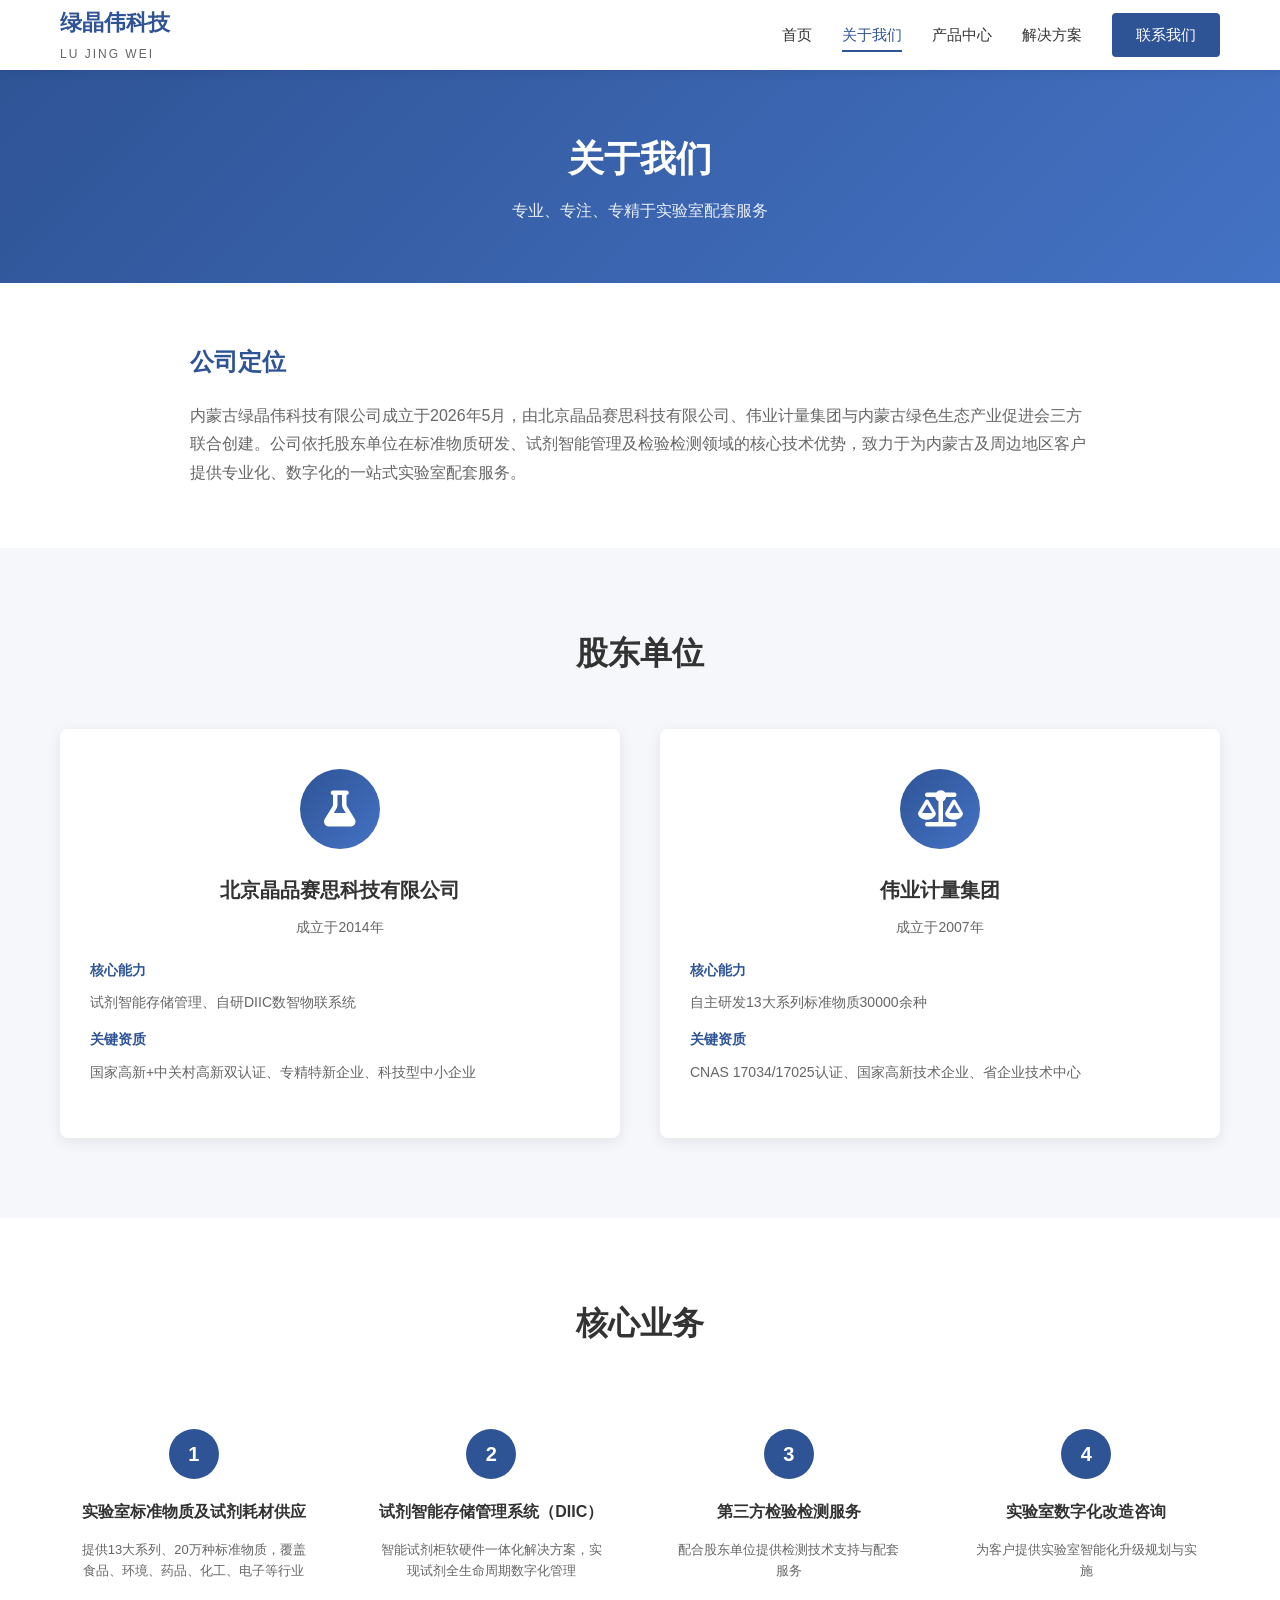
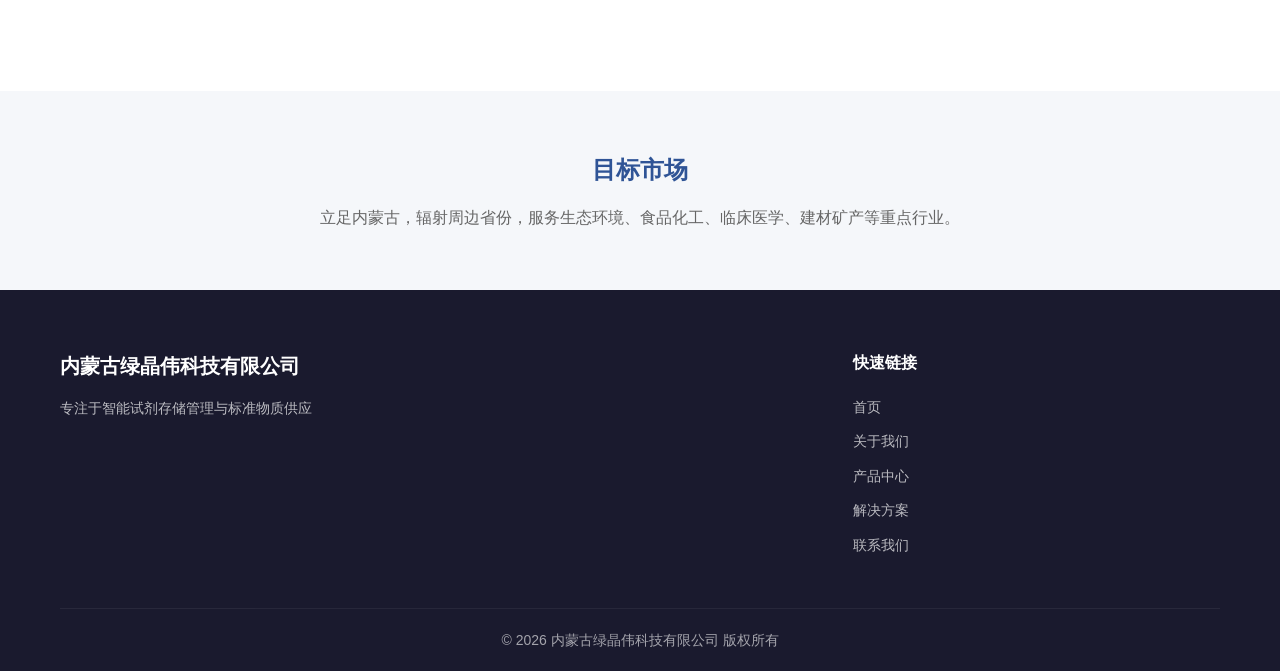
==== about.html @ 93fa9e9b "Add website files Add website files" ====
<!DOCTYPE html>
<html lang="zh-CN">
<head>
    <meta charset="UTF-8">
    <meta name="viewport" content="width=device-width, initial-scale=1.0">
    <title>关于我们 - 内蒙古绿晶伟科技有限公司</title>
    <meta name="description" content="内蒙古绿晶伟科技有限公司成立于2026年，由北京晶品赛思科技有限公司、伟业计量集团与内蒙古绿色生态产业促进会三方联合创建">
    <link rel="stylesheet" href="style.css">
    <link rel="stylesheet" href="https://cdnjs.cloudflare.com/ajax/libs/font-awesome/6.4.0/css/all.min.css">
</head>
<body>
    <!-- 顶部导航 -->
    <header class="header">
        <div class="container">
            <div class="logo">
                <h1>绿晶伟科技</h1>
                <span>LU JING WEI</span>
            </div>
            <nav class="nav">
                <a href="index.html">首页</a>
                <a href="about.html" class="active">关于我们</a>
                <a href="products.html">产品中心</a>
                <a href="solutions.html">解决方案</a>
                <a href="contact.html" class="btn-primary">联系我们</a>
            </nav>
            <div class="mobile-menu">
                <i class="fas fa-bars"></i>
            </div>
        </div>
    </header>

    <!-- 页面标题 -->
    <section class="page-title">
        <div class="container">
            <h1>关于我们</h1>
            <p>专业、专注、专精于实验室配套服务</p>
        </div>
    </section>

    <!-- 公司简介 -->
    <section class="about-intro">
        <div class="container">
            <div class="about-content">
                <h2>公司定位</h2>
                <p>内蒙古绿晶伟科技有限公司成立于2026年5月，由北京晶品赛思科技有限公司、伟业计量集团与内蒙古绿色生态产业促进会三方联合创建。公司依托股东单位在标准物质研发、试剂智能管理及检验检测领域的核心技术优势，致力于为内蒙古及周边地区客户提供专业化、数字化的一站式实验室配套服务。</p>
            </div>
        </div>
    </section>

    <!-- 股东单位 -->
    <section class="about-shareholders">
        <div class="container">
            <div class="section-title">
                <h2>股东单位</h2>
            </div>
            <div class="shareholders-grid">
                <div class="shareholder-card">
                    <div class="shareholder-icon">
                        <i class="fas fa-flask"></i>
                    </div>
                    <h3>北京晶品赛思科技有限公司</h3>
                    <p class="year">成立于2014年</p>
                    <div class="capability">
                        <h4>核心能力</h4>
                        <p>试剂智能存储管理、自研DIIC数智物联系统</p>
                    </div>
                    <div class="qualification">
                        <h4>关键资质</h4>
                        <p>国家高新+中关村高新双认证、专精特新企业、科技型中小企业</p>
                    </div>
                </div>
                <div class="shareholder-card">
                    <div class="shareholder-icon">
                        <i class="fas fa-balance-scale"></i>
                    </div>
                    <h3>伟业计量集团</h3>
                    <p class="year">成立于2007年</p>
                    <div class="capability">
                        <h4>核心能力</h4>
                        <p>自主研发13大系列标准物质30000余种</p>
                    </div>
                    <div class="qualification">
                        <h4>关键资质</h4>
                        <p>CNAS 17034/17025认证、国家高新技术企业、省企业技术中心</p>
                    </div>
                </div>
            </div>
        </div>
    </section>

    <!-- 核心业务 -->
    <section class="about-business">
        <div class="container">
            <div class="section-title">
                <h2>核心业务</h2>
            </div>
            <div class="business-grid">
                <div class="business-item">
                    <div class="business-icon">1</div>
                    <h3>实验室标准物质及试剂耗材供应</h3>
                    <p>提供13大系列、20万种标准物质，覆盖食品、环境、药品、化工、电子等行业</p>
                </div>
                <div class="business-item">
                    <div class="business-icon">2</div>
                    <h3>试剂智能存储管理系统（DIIC）</h3>
                    <p>智能试剂柜软硬件一体化解决方案，实现试剂全生命周期数字化管理</p>
                </div>
                <div class="business-item">
                    <div class="business-icon">3</div>
                    <h3>第三方检验检测服务</h3>
                    <p>配合股东单位提供检测技术支持与配套服务</p>
                </div>
                <div class="business-item">
                    <div class="business-icon">4</div>
                    <h3>实验室数字化改造咨询</h3>
                    <p>为客户提供实验室智能化升级规划与实施</p>
                </div>
            </div>
        </div>
    </section>

    <!-- 目标市场 -->
    <section class="about-market">
        <div class="container">
            <div class="market-content">
                <h2>目标市场</h2>
                <p>立足内蒙古，辐射周边省份，服务生态环境、食品化工、临床医学、建材矿产等重点行业。</p>
            </div>
        </div>
    </section>

    <!-- 页脚 -->
    <footer class="footer">
        <div class="container">
            <div class="footer-grid">
                <div class="footer-info">
                    <h3>内蒙古绿晶伟科技有限公司</h3>
                    <p>专注于智能试剂存储管理与标准物质供应</p>
                </div>
                <div class="footer-links">
                    <h4>快速链接</h4>
                    <a href="index.html">首页</a>
                    <a href="about.html">关于我们</a>
                    <a href="products.html">产品中心</a>
                    <a href="solutions.html">解决方案</a>
                    <a href="contact.html">联系我们</a>
                </div>
            </div>
            <div class="footer-bottom">
                <p>&copy; 2026 内蒙古绿晶伟科技有限公司 版权所有</p>
            </div>
        </div>
    </footer>

    <script src="script.js"></script>
</body>
</html>
---- style.css ----
/* ===== 全局样式 ===== */
* {
    margin: 0;
    padding: 0;
    box-sizing: border-box;
}

:root {
    --primary-color: #2F5496;
    --secondary-color: #4472C4;
    --accent-color: #70AD47;
    --text-dark: #333333;
    --text-light: #666666;
    --bg-light: #f5f7fa;
    --white: #ffffff;
    --border-color: #e0e0e0;
}

body {
    font-family: 'Microsoft YaHei', 'PingFang SC', sans-serif;
    line-height: 1.6;
    color: var(--text-dark);
    background-color: var(--white);
}

.container {
    max-width: 1200px;
    margin: 0 auto;
    padding: 0 20px;
}

a {
    text-decoration: none;
    color: inherit;
}

ul {
    list-style: none;
}

/* ===== 按钮样式 ===== */
.btn-primary {
    background-color: var(--primary-color);
    color: var(--white);
    padding: 10px 24px;
    border-radius: 4px;
    display: inline-block;
    transition: all 0.3s ease;
    border: none;
    cursor: pointer;
}

.btn-primary:hover {
    background-color: var(--secondary-color);
}

.btn-outline {
    border: 2px solid var(--primary-color);
    color: var(--primary-color);
    padding: 8px 20px;
    border-radius: 4px;
    display: inline-block;
    transition: all 0.3s ease;
}

.btn-outline:hover {
    background-color: var(--primary-color);
    color: var(--white);
}

.btn-large {
    padding: 14px 36px;
    font-size: 16px;
}

.btn-block {
    display: block;
    width: 100%;
    font-size: 16px;
}

/* ===== 标题样式 ===== */
.section-title {
    text-align: center;
    margin-bottom: 50px;
}

.section-title h2 {
    font-size: 32px;
    color: var(--text-dark);
    margin-bottom: 10px;
}

.section-title p {
    font-size: 16px;
    color: var(--text-light);
}

/* ===== 头部导航 ===== */
.header {
    background-color: var(--white);
    box-shadow: 0 2px 10px rgba(0,0,0,0.08);
    position: fixed;
    width: 100%;
    top: 0;
    z-index: 1000;
}

.header .container {
    display: flex;
    justify-content: space-between;
    align-items: center;
    height: 70px;
}

.logo h1 {
    font-size: 22px;
    color: var(--primary-color);
    font-weight: bold;
}

.logo span {
    font-size: 12px;
    color: var(--text-light);
    letter-spacing: 2px;
}

.nav {
    display: flex;
    align-items: center;
    gap: 30px;
}

.nav a {
    font-size: 15px;
    color: var(--text-dark);
    transition: color 0.3s;
    position: relative;
}

.nav a:hover,
.nav a.active {
    color: var(--primary-color);
}

.nav a.active::after {
    content: '';
    position: absolute;
    bottom: -5px;
    left: 0;
    width: 100%;
    height: 2px;
    background-color: var(--primary-color);
}

.nav .btn-primary {
    color: var(--white);
}

.mobile-menu {
    display: none;
    font-size: 24px;
    cursor: pointer;
}

/* ===== Banner区域 ===== */
.hero {
    margin-top: 70px;
    background: linear-gradient(135deg, var(--primary-color) 0%, var(--secondary-color) 100%);
    padding: 100px 0;
}

.hero-content {
    text-align: center;
    color: var(--white);
}

.hero-content h2 {
    font-size: 42px;
    margin-bottom: 15px;
}

.hero-content h3 {
    font-size: 24px;
    margin-bottom: 20px;
    font-weight: normal;
}

.hero-content p {
    font-size: 18px;
    margin-bottom: 30px;
    opacity: 0.9;
}

/* ===== 核心优势 ===== */
.features {
    padding: 80px 0;
    background-color: var(--white);
}

.features-grid {
    display: grid;
    grid-template-columns: repeat(4, 1fr);
    gap: 30px;
}

.feature-item {
    text-align: center;
    padding: 30px 20px;
    border-radius: 8px;
    transition: all 0.3s;
}

.feature-item:hover {
    box-shadow: 0 10px 30px rgba(0,0,0,0.1);
}

.feature-icon {
    width: 70px;
    height: 70px;
    background-color: var(--bg-light);
    border-radius: 50%;
    display: flex;
    align-items: center;
    justify-content: center;
    margin: 0 auto 20px;
}

.feature-icon i {
    font-size: 30px;
    color: var(--primary-color);
}

.feature-item h3 {
    font-size: 18px;
    margin-bottom: 15px;
    color: var(--text-dark);
}

.feature-item p {
    font-size: 14px;
    color: var(--text-light);
    line-height: 1.8;
}

/* ===== 产品预览 ===== */
.products-preview {
    padding: 80px 0;
    background-color: var(--bg-light);
}

.products-grid {
    display: grid;
    grid-template-columns: repeat(4, 1fr);
    gap: 30px;
}

.product-card {
    background-color: var(--white);
    padding: 30px 20px;
    border-radius: 8px;
    text-align: center;
    transition: all 0.3s;
}

.product-card:hover {
    transform: translateY(-5px);
    box-shadow: 0 10px 30px rgba(0,0,0,0.1);
}

.product-img {
    width: 80px;
    height: 80px;
    background: linear-gradient(135deg, var(--primary-color), var(--secondary-color));
    border-radius: 50%;
    display: flex;
    align-items: center;
    justify-content: center;
    margin: 0 auto 20px;
}

.product-img i {
    font-size: 36px;
    color: var(--white);
}

.product-card h3 {
    font-size: 16px;
    margin-bottom: 10px;
}

.product-card p {
    font-size: 13px;
    color: var(--text-light);
    margin-bottom: 15px;
    line-height: 1.6;
}

.product-card a {
    color: var(--primary-color);
    font-size: 14px;
    font-weight: 500;
}

/* ===== 应用领域 ===== */
.industries {
    padding: 80px 0;
    background-color: var(--white);
}

.industries-grid {
    display: grid;
    grid-template-columns: repeat(8, 1fr);
    gap: 20px;
}

.industry-item {
    text-align: center;
    padding: 25px 15px;
    border-radius: 8px;
    background-color: var(--bg-light);
    transition: all 0.3s;
}

.industry-item:hover {
    background-color: var(--primary-color);
    color: var(--white);
}

.industry-item i {
    font-size: 32px;
    color: var(--primary-color);
    margin-bottom: 10px;
}

.industry-item:hover i {
    color: var(--white);
}

.industry-item h3 {
    font-size: 13px;
}

/* ===== 合作伙伴 ===== */
.partners {
    padding: 80px 0;
    background-color: var(--bg-light);
}

.partners-grid {
    display: grid;
    grid-template-columns: repeat(2, 1fr);
    gap: 40px;
    max-width: 800px;
    margin: 0 auto;
}

.partner-item {
    background-color: var(--white);
    padding: 30px;
    border-radius: 8px;
    text-align: center;
}

.partner-item h4 {
    font-size: 18px;
    color: var(--primary-color);
    margin-bottom: 15px;
}

.partner-item p {
    font-size: 14px;
    color: var(--text-light);
    margin-bottom: 5px;
}

/* ===== CTA区域 ===== */
.cta {
    padding: 80px 0;
    background: linear-gradient(135deg, var(--primary-color) 0%, var(--secondary-color) 100%);
}

.cta-content {
    text-align: center;
    color: var(--white);
}

.cta-content h2 {
    font-size: 32px;
    margin-bottom: 15px;
}

.cta-content p {
    font-size: 18px;
    margin-bottom: 30px;
    opacity: 0.9;
}

/* ===== 页脚 ===== */
.footer {
    background-color: #1a1a2e;
    color: var(--white);
    padding: 60px 0 20px;
}

.footer-grid {
    display: grid;
    grid-template-columns: 2fr 1fr;
    gap: 60px;
    margin-bottom: 40px;
}

.footer-info h3 {
    font-size: 20px;
    margin-bottom: 15px;
}

.footer-info p {
    font-size: 14px;
    opacity: 0.7;
    margin-bottom: 20px;
}

.contact-items p {
    font-size: 14px;
    margin-bottom: 10px;
    opacity: 0.7;
}

.contact-items i {
    margin-right: 10px;
    width: 20px;
}

.footer-links h4 {
    font-size: 16px;
    margin-bottom: 20px;
}

.footer-links a {
    display: block;
    font-size: 14px;
    opacity: 0.7;
    margin-bottom: 12px;
    transition: opacity 0.3s;
}

.footer-links a:hover {
    opacity: 1;
}

.footer-bottom {
    text-align: center;
    padding-top: 20px;
    border-top: 1px solid rgba(255,255,255,0.1);
    font-size: 14px;
    opacity: 0.6;
}

/* ===== 页面标题 ===== */
.page-title {
    margin-top: 70px;
    background: linear-gradient(135deg, var(--primary-color) 0%, var(--secondary-color) 100%);
    padding: 60px 0;
    text-align: center;
    color: var(--white);
}

.page-title h1 {
    font-size: 36px;
    margin-bottom: 10px;
}

.page-title p {
    font-size: 16px;
    opacity: 0.9;
}

/* ===== 关于我们页面 ===== */
.about-intro {
    padding: 60px 0;
    background-color: var(--white);
}

.about-content {
    max-width: 900px;
    margin: 0 auto;
}

.about-content h2 {
    font-size: 24px;
    color: var(--primary-color);
    margin-bottom: 20px;
}

.about-content p {
    font-size: 16px;
    line-height: 1.8;
    color: var(--text-light);
}

.about-shareholders {
    padding: 80px 0;
    background-color: var(--bg-light);
}

.shareholders-grid {
    display: grid;
    grid-template-columns: repeat(2, 1fr);
    gap: 40px;
}

.shareholder-card {
    background-color: var(--white);
    padding: 40px 30px;
    border-radius: 8px;
    box-shadow: 0 4px 15px rgba(0,0,0,0.08);
}

.shareholder-icon {
    width: 80px;
    height: 80px;
    background: linear-gradient(135deg, var(--primary-color), var(--secondary-color));
    border-radius: 50%;
    display: flex;
    align-items: center;
    justify-content: center;
    margin: 0 auto 25px;
}

.shareholder-icon i {
    font-size: 36px;
    color: var(--white);
}

.shareholder-card h3 {
    font-size: 20px;
    text-align: center;
    margin-bottom: 10px;
}

.shareholder-card .year {
    text-align: center;
    color: var(--text-light);
    margin-bottom: 20px;
    font-size: 14px;
}

.shareholder-card h4 {
    font-size: 14px;
    color: var(--primary-color);
    margin-bottom: 10px;
}

.shareholder-card p {
    font-size: 14px;
    color: var(--text-light);
    line-height: 1.6;
    margin-bottom: 15px;
}

.about-business {
    padding: 80px 0;
    background-color: var(--white);
}

.business-grid {
    display: grid;
    grid-template-columns: repeat(4, 1fr);
    gap: 30px;
}

.business-item {
    text-align: center;
    padding: 30px 20px;
}

.business-icon {
    width: 50px;
    height: 50px;
    background-color: var(--primary-color);
    color: var(--white);
    border-radius: 50%;
    display: flex;
    align-items: center;
    justify-content: center;
    margin: 0 auto 20px;
    font-size: 20px;
    font-weight: bold;
}

.business-item h3 {
    font-size: 16px;
    margin-bottom: 15px;
}

.business-item p {
    font-size: 13px;
    color: var(--text-light);
    line-height: 1.6;
}

.about-market {
    padding: 60px 0;
    background-color: var(--bg-light);
}

.market-content {
    text-align: center;
    max-width: 700px;
    margin: 0 auto;
}

.market-content h2 {
    font-size: 24px;
    color: var(--primary-color);
    margin-bottom: 15px;
}

.market-content p {
    font-size: 16px;
    color: var(--text-light);
}

/* ===== 产品中心页面 ===== */
.products-section {
    padding: 60px 0;
}

.product-category {
    margin-bottom: 60px;
}

.category-header {
    display: flex;
    align-items: center;
    gap: 25px;
    margin-bottom: 40px;
    padding-bottom: 20px;
    border-bottom: 2px solid var(--bg-light);
}

.category-icon {
    width: 60px;
    height: 60px;
    background: linear-gradient(135deg, var(--primary-color), var(--secondary-color));
    border-radius: 12px;
    display: flex;
    align-items: center;
    justify-content: center;
}

.category-icon i {
    font-size: 28px;
    color: var(--white);
}

.category-info h2 {
    font-size: 24px;
    margin-bottom: 8px;
}

.category-info p {
    font-size: 14px;
    color: var(--text-light);
}

.products-grid {
    display: grid;
    grid-template-columns: repeat(3, 1fr);
    gap: 30px;
}

.product-detail-card {
    background-color: var(--white);
    border: 1px solid var(--border-color);
    border-radius: 8px;
    padding: 30px;
    transition: all 0.3s;
}

.product-detail-card:hover {
    box-shadow: 0 10px 30px rgba(0,0,0,0.1);
    border-color: var(--primary-color);
}

.product-detail-card .product-image {
    width: 100px;
    height: 100px;
    background-color: var(--bg-light);
    border-radius: 50%;
    display: flex;
    align-items: center;
    justify-content: center;
    margin: 0 auto 20px;
}

.product-image i {
    font-size: 40px;
    color: var(--primary-color);
}

.product-detail-card h3 {
    font-size: 18px;
    text-align: center;
    margin-bottom: 15px;
}

.product-detail-card ul {
    margin-bottom: 20px;
}

.product-detail-card li {
    font-size: 14px;
    color: var(--text-light);
    margin-bottom: 8px;
    padding-left: 15px;
    position: relative;
}

.product-detail-card li::before {
    content: '•';
    position: absolute;
    left: 0;
    color: var(--primary-color);
}

.product-detail-card .btn-outline {
    display: block;
    text-align: center;
}

.standards-grid {
    display: grid;
    grid-template-columns: repeat(4, 1fr);
    gap: 20px;
}

.standard-item {
    background-color: var(--bg-light);
    padding: 25px 20px;
    border-radius: 8px;
    text-align: center;
    transition: all 0.3s;
}

.standard-item:hover {
    background-color: var(--primary-color);
    color: var(--white);
}

.standard-item:hover i {
    color: var(--white);
}

.standard-item i {
    font-size: 32px;
    color: var(--primary-color);
    margin-bottom: 15px;
}

.standard-item h3 {
    font-size: 14px;
    margin-bottom: 10px;
}

.standard-item p {
    font-size: 12px;
    opacity: 0.7;
}

.diic-features {
    display: grid;
    grid-template-columns: repeat(3, 1fr);
    gap: 25px;
}

.diic-feature {
    background-color: var(--bg-light);
    padding: 25px;
    border-radius: 8px;
    text-align: center;
}

.diic-feature i {
    font-size: 32px;
    color: var(--primary-color);
    margin-bottom: 15px;
}

.diic-feature h4 {
    font-size: 15px;
    margin-bottom: 10px;
}

.diic-feature p {
    font-size: 13px;
    color: var(--text-light);
}

.bio-products {
    display: grid;
    grid-template-columns: repeat(4, 1fr);
    gap: 20px;
}

.bio-item {
    background-color: var(--bg-light);
    padding: 25px;
    border-radius: 8px;
}

.bio-item h4 {
    font-size: 15px;
    margin-bottom: 10px;
    color: var(--primary-color);
}

.bio-item p {
    font-size: 13px;
    color: var(--text-light);
}

/* ===== 解决方案页面 ===== */
.solutions-section {
    padding: 60px 0;
}

.solution-card {
    display: flex;
    gap: 50px;
    align-items: center;
    padding: 50px 0;
    border-bottom: 1px solid var(--border-color);
}

.solution-card.reverse {
    flex-direction: row-reverse;
}

.solution-icon {
    width: 150px;
    height: 150px;
    background: linear-gradient(135deg, var(--primary-color), var(--secondary-color));
    border-radius: 50%;
    display: flex;
    align-items: center;
    justify-content: center;
    flex-shrink: 0;
}

.solution-icon i {
    font-size: 60px;
    color: var(--white);
}

.solution-content {
    flex: 1;
}

.solution-content h2 {
    font-size: 24px;
    margin-bottom: 15px;
}

.solution-content > p {
    font-size: 15px;
    color: var(--text-light);
    margin-bottom: 25px;
    line-height: 1.6;
}

.solution-features {
    display: grid;
    grid-template-columns: repeat(2, 1fr);
    gap: 15px;
    margin-bottom: 25px;
}

.feature {
    display: flex;
    align-items: center;
    gap: 10px;
    font-size: 14px;
}

.feature i {
    color: var(--accent-color);
}

.solution-target h4 {
    font-size: 14px;
    color: var(--primary-color);
    margin-bottom: 8px;
}

.solution-target p {
    font-size: 14px;
    color: var(--text-light);
}

/* ===== 联系我们页面 ===== */
.contact-section {
    padding: 60px 0;
}

.contact-grid {
    display: grid;
    grid-template-columns: 1fr 1fr;
    gap: 60px;
}

.contact-info h2 {
    font-size: 28px;
    margin-bottom: 15px;
}

.contact-info > p {
    font-size: 15px;
    color: var(--text-light);
    margin-bottom: 30px;
}

.contact-items {
    display: grid;
    gap: 25px;
}

.contact-item {
    display: flex;
    gap: 20px;
    align-items: flex-start;
}

.contact-icon {
    width: 50px;
    height: 50px;
    background-color: var(--bg-light);
    border-radius: 50%;
    display: flex;
    align-items: center;
    justify-content: center;
    flex-shrink: 0;
}

.contact-icon i {
    font-size: 20px;
    color: var(--primary-color);
}

.contact-text h4 {
    font-size: 15px;
    margin-bottom: 5px;
}

.contact-text p {
    font-size: 14px;
    color: var(--text-light);
}

.contact-form-wrapper {
    background-color: var(--bg-light);
    padding: 40px;
    border-radius: 8px;
}

.contact-form-wrapper h2 {
    font-size: 24px;
    margin-bottom: 10px;
}

.contact-form-wrapper > p {
    font-size: 14px;
    color: var(--text-light);
    margin-bottom: 30px;
}

.form-group {
    margin-bottom: 20px;
}

.form-group label {
    display: block;
    font-size: 14px;
    margin-bottom: 8px;
    font-weight: 500;
}

.form-group input,
.form-group select,
.form-group textarea {
    width: 100%;
    padding: 12px 15px;
    border: 1px solid var(--border-color);
    border-radius: 4px;
    font-size: 14px;
    font-family: inherit;
    transition: border-color 0.3s;
}

.form-group input:focus,
.form-group select:focus,
.form-group textarea:focus {
    outline: none;
    border-color: var(--primary-color);
}

/* 弹窗 */
.modal {
    display: none;
    position: fixed;
    top: 0;
    left: 0;
    width: 100%;
    height: 100%;
    background-color: rgba(0,0,0,0.5);
    z-index: 2000;
    align-items: center;
    justify-content: center;
}

.modal.show {
    display: flex;
}

.modal-content {
    background-color: var(--white);
    padding: 50px;
    border-radius: 12px;
    text-align: center;
    max-width: 400px;
}

.modal-icon {
    font-size: 60px;
    color: var(--accent-color);
    margin-bottom: 20px;
}

.modal-content h3 {
    font-size: 22px;
    margin-bottom: 15px;
}

.modal-content p {
    font-size: 14px;
    color: var(--text-light);
    margin-bottom: 25px;
}

/* ===== 响应式设计 ===== */
@media (max-width: 992px) {
    .features-grid,
    .products-grid,
    .industries-grid {
        grid-template-columns: repeat(2, 1fr);
    }

    .business-grid,
    .standards-grid,
    .bio-products {
        grid-template-columns: repeat(2, 1fr);
    }

    .products-grid,
    .diic-features {
        grid-template-columns: 1fr;
    }

    .shareholders-grid,
    .contact-grid {
        grid-template-columns: 1fr;
    }

    .footer-grid {
        grid-template-columns: 1fr;
        gap: 40px;
    }

    .solution-card,
    .solution-card.reverse {
        flex-direction: column;
        text-align: center;
    }

    .solution-features {
        text-align: left;
    }
}

@media (max-width: 768px) {
    .nav {
        display: none;
    }

    .mobile-menu {
        display: block;
    }

    .hero-content h2 {
        font-size: 28px;
    }

    .features-grid,
    .products-grid,
    .industries-grid,
    .business-grid,
    .standards-grid,
    .partners-grid {
        grid-template-columns: 1fr;
    }

    .industries-grid {
        grid-template-columns: repeat(4, 1fr);
    }

    .solution-features {
        grid-template-columns: 1fr;
    }

    .bio-products {
        grid-template-columns: 1fr;
    }
}
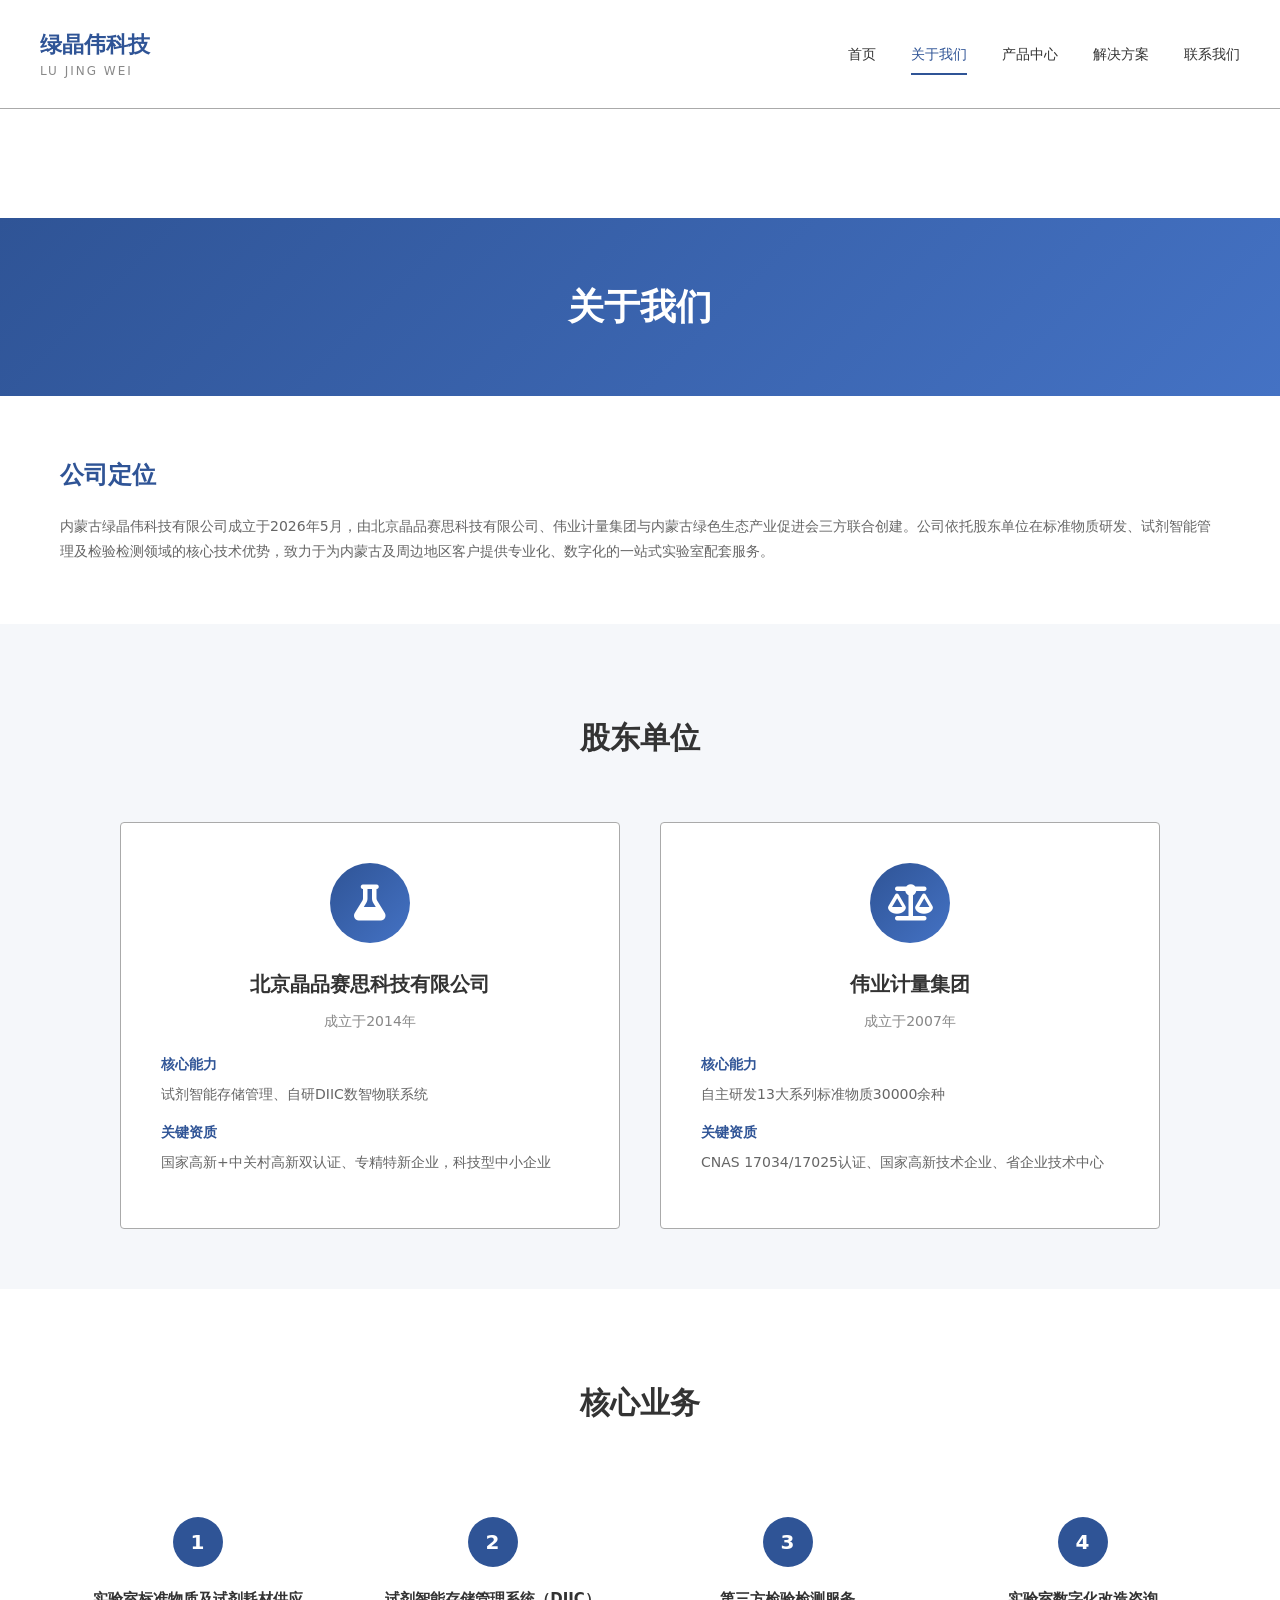
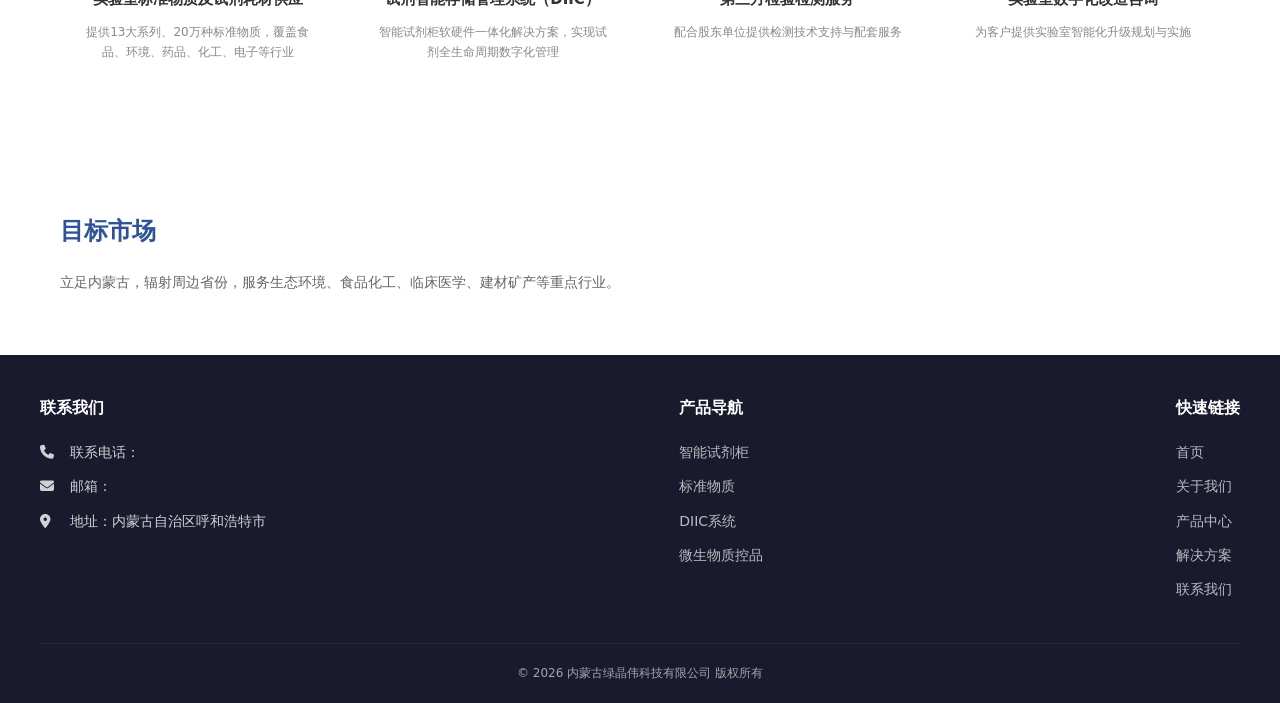
==== commit e8b8e64d: "Add files via upload" ====
--- a/about.html
+++ b/about.html
@@ -9,37 +9,33 @@
     <link rel="stylesheet" href="https://cdnjs.cloudflare.com/ajax/libs/font-awesome/6.4.0/css/all.min.css">
 </head>
 <body>
-    <!-- 顶部导航 -->
+    <!-- 头部导航 -->
     <header class="header">
-        <div class="container">
+        <div class="header-inner">
             <div class="logo">
-                <h1>绿晶伟科技</h1>
-                <span>LU JING WEI</span>
+                <div class="logo-text">
+                    <h1>绿晶伟科技</h1>
+                    <span>LU JING WEI</span>
+                </div>
             </div>
             <nav class="nav">
                 <a href="index.html">首页</a>
                 <a href="about.html" class="active">关于我们</a>
                 <a href="products.html">产品中心</a>
                 <a href="solutions.html">解决方案</a>
-                <a href="contact.html" class="btn-primary">联系我们</a>
+                <a href="contact.html">联系我们</a>
             </nav>
-            <div class="mobile-menu">
-                <i class="fas fa-bars"></i>
-            </div>
         </div>
     </header>
 
     <!-- 页面标题 -->
     <section class="page-title">
-        <div class="container">
-            <h1>关于我们</h1>
-            <p>专业、专注、专精于实验室配套服务</p>
-        </div>
+        <h2>关于我们</h2>
     </section>
 
     <!-- 公司简介 -->
-    <section class="about-intro">
-        <div class="container">
+    <section class="about-main">
+        <div class="about-container">
             <div class="about-content">
                 <h2>公司定位</h2>
                 <p>内蒙古绿晶伟科技有限公司成立于2026年5月，由北京晶品赛思科技有限公司、伟业计量集团与内蒙古绿色生态产业促进会三方联合创建。公司依托股东单位在标准物质研发、试剂智能管理及检验检测领域的核心技术优势，致力于为内蒙古及周边地区客户提供专业化、数字化的一站式实验室配套服务。</p>
@@ -49,40 +45,38 @@
 
     <!-- 股东单位 -->
     <section class="about-shareholders">
-        <div class="container">
-            <div class="section-title">
-                <h2>股东单位</h2>
-            </div>
-            <div class="shareholders-grid">
-                <div class="shareholder-card">
-                    <div class="shareholder-icon">
-                        <i class="fas fa-flask"></i>
-                    </div>
-                    <h3>北京晶品赛思科技有限公司</h3>
-                    <p class="year">成立于2014年</p>
-                    <div class="capability">
-                        <h4>核心能力</h4>
-                        <p>试剂智能存储管理、自研DIIC数智物联系统</p>
-                    </div>
-                    <div class="qualification">
-                        <h4>关键资质</h4>
-                        <p>国家高新+中关村高新双认证、专精特新企业、科技型中小企业</p>
-                    </div>
-                </div>
-                <div class="shareholder-card">
-                    <div class="shareholder-icon">
-                        <i class="fas fa-balance-scale"></i>
-                    </div>
-                    <h3>伟业计量集团</h3>
-                    <p class="year">成立于2007年</p>
-                    <div class="capability">
-                        <h4>核心能力</h4>
-                        <p>自主研发13大系列标准物质30000余种</p>
-                    </div>
-                    <div class="qualification">
-                        <h4>关键资质</h4>
-                        <p>CNAS 17034/17025认证、国家高新技术企业、省企业技术中心</p>
-                    </div>
+        <div class="section-header">
+            <h2>股东单位</h2>
+        </div>
+        <div class="shareholders-container">
+            <div class="shareholder-card">
+                <div class="shareholder-icon">
+                    <i class="fas fa-flask"></i>
+                </div>
+                <h3>北京晶品赛思科技有限公司</h3>
+                <p class="year">成立于2014年</p>
+                <div class="capability">
+                    <h4>核心能力</h4>
+                    <p>试剂智能存储管理、自研DIIC数智物联系统</p>
+                </div>
+                <div class="qualification">
+                    <h4>关键资质</h4>
+                    <p>国家高新+中关村高新双认证、专精特新企业，科技型中小企业</p>
+                </div>
+            </div>
+            <div class="shareholder-card">
+                <div class="shareholder-icon">
+                    <i class="fas fa-balance-scale"></i>
+                </div>
+                <h3>伟业计量集团</h3>
+                <p class="year">成立于2007年</p>
+                <div class="capability">
+                    <h4>核心能力</h4>
+                    <p>自主研发13大系列标准物质30000余种</p>
+                </div>
+                <div class="qualification">
+                    <h4>关键资质</h4>
+                    <p>CNAS 17034/17025认证、国家高新技术企业、省企业技术中心</p>
                 </div>
             </div>
         </div>
@@ -90,67 +84,212 @@
 
     <!-- 核心业务 -->
     <section class="about-business">
-        <div class="container">
-            <div class="section-title">
-                <h2>核心业务</h2>
-            </div>
-            <div class="business-grid">
-                <div class="business-item">
-                    <div class="business-icon">1</div>
-                    <h3>实验室标准物质及试剂耗材供应</h3>
-                    <p>提供13大系列、20万种标准物质，覆盖食品、环境、药品、化工、电子等行业</p>
-                </div>
-                <div class="business-item">
-                    <div class="business-icon">2</div>
-                    <h3>试剂智能存储管理系统（DIIC）</h3>
-                    <p>智能试剂柜软硬件一体化解决方案，实现试剂全生命周期数字化管理</p>
-                </div>
-                <div class="business-item">
-                    <div class="business-icon">3</div>
-                    <h3>第三方检验检测服务</h3>
-                    <p>配合股东单位提供检测技术支持与配套服务</p>
-                </div>
-                <div class="business-item">
-                    <div class="business-icon">4</div>
-                    <h3>实验室数字化改造咨询</h3>
-                    <p>为客户提供实验室智能化升级规划与实施</p>
-                </div>
+        <div class="section-header">
+            <h2>核心业务</h2>
+        </div>
+        <div class="business-container">
+            <div class="business-item">
+                <div class="business-num">1</div>
+                <h3>实验室标准物质及试剂耗材供应</h3>
+                <p>提供13大系列、20万种标准物质，覆盖食品、环境、药品、化工、电子等行业</p>
+            </div>
+            <div class="business-item">
+                <div class="business-num">2</div>
+                <h3>试剂智能存储管理系统（DIIC）</h3>
+                <p>智能试剂柜软硬件一体化解决方案，实现试剂全生命周期数字化管理</p>
+            </div>
+            <div class="business-item">
+                <div class="business-num">3</div>
+                <h3>第三方检验检测服务</h3>
+                <p>配合股东单位提供检测技术支持与配套服务</p>
+            </div>
+            <div class="business-item">
+                <div class="business-num">4</div>
+                <h3>实验室数字化改造咨询</h3>
+                <p>为客户提供实验室智能化升级规划与实施</p>
             </div>
         </div>
     </section>
 
     <!-- 目标市场 -->
     <section class="about-market">
-        <div class="container">
-            <div class="market-content">
+        <div class="about-container">
+            <div class="about-content">
                 <h2>目标市场</h2>
                 <p>立足内蒙古，辐射周边省份，服务生态环境、食品化工、临床医学、建材矿产等重点行业。</p>
             </div>
         </div>
     </section>
 
-    <!-- 页脚 -->
+    <!-- 底部 -->
     <footer class="footer">
-        <div class="container">
-            <div class="footer-grid">
-                <div class="footer-info">
-                    <h3>内蒙古绿晶伟科技有限公司</h3>
-                    <p>专注于智能试剂存储管理与标准物质供应</p>
-                </div>
-                <div class="footer-links">
-                    <h4>快速链接</h4>
-                    <a href="index.html">首页</a>
-                    <a href="about.html">关于我们</a>
-                    <a href="products.html">产品中心</a>
-                    <a href="solutions.html">解决方案</a>
-                    <a href="contact.html">联系我们</a>
-                </div>
-            </div>
-            <div class="footer-bottom">
-                <p>&copy; 2026 内蒙古绿晶伟科技有限公司 版权所有</p>
-            </div>
+        <div class="footer-inner">
+            <div class="footer-contact">
+                <h3>联系我们</h3>
+                <p><i class="fas fa-phone"></i> 联系电话：</p>
+                <p><i class="fas fa-envelope"></i> 邮箱：</p>
+                <p><i class="fas fa-map-marker-alt"></i> 地址：内蒙古自治区呼和浩特市</p>
+            </div>
+            <div class="footer-nav">
+                <h3>产品导航</h3>
+                <a href="products.html">智能试剂柜</a>
+                <a href="products.html">标准物质</a>
+                <a href="products.html">DIIC系统</a>
+                <a href="products.html">微生物质控品</a>
+            </div>
+            <div class="footer-links">
+                <h3>快速链接</h3>
+                <a href="index.html">首页</a>
+                <a href="about.html">关于我们</a>
+                <a href="products.html">产品中心</a>
+                <a href="solutions.html">解决方案</a>
+                <a href="contact.html">联系我们</a>
+            </div>
+        </div>
+        <div class="footer-bottom">
+            <p>&copy; 2026 内蒙古绿晶伟科技有限公司 版权所有</p>
         </div>
     </footer>
+
+    <style>
+        .page-title {
+            background: linear-gradient(135deg, #2F5496 0%, #4472C4 100%);
+            padding: 60px 0;
+            text-align: center;
+            color: #fff;
+            margin-top: 109px;
+        }
+        .page-title h2 {
+            font-size: 36px;
+        }
+        .about-main, .about-market {
+            padding: 60px 0;
+            background-color: #fff;
+        }
+        .about-container {
+            width: 1200px;
+            margin: 0 auto;
+            padding: 0 20px;
+        }
+        .about-content h2 {
+            font-size: 24px;
+            color: #2F5496;
+            margin-bottom: 20px;
+        }
+        .about-content p {
+            font-size: 14px;
+            color: #666;
+            line-height: 1.8;
+        }
+        .about-shareholders {
+            padding: 40px 0 60px;
+            background-color: #f5f7fa;
+        }
+        .shareholders-container {
+            width: 1200px;
+            margin: 0 auto;
+            display: flex;
+            gap: 40px;
+            justify-content: center;
+            padding: 0 20px;
+        }
+        .shareholder-card {
+            width: 500px;
+            background-color: #fff;
+            padding: 40px;
+            border: 1px solid #aaa;
+            border-radius: 4px;
+        }
+        .shareholder-icon {
+            width: 80px;
+            height: 80px;
+            background: linear-gradient(135deg, #2F5496, #4472C4);
+            border-radius: 50%;
+            display: flex;
+            align-items: center;
+            justify-content: center;
+            margin: 0 auto 25px;
+        }
+        .shareholder-icon i {
+            font-size: 36px;
+            color: #fff;
+        }
+        .shareholder-card h3 {
+            font-size: 20px;
+            text-align: center;
+            margin-bottom: 10px;
+        }
+        .shareholder-card .year {
+            text-align: center;
+            color: #888;
+            margin-bottom: 20px;
+            font-size: 14px;
+        }
+        .shareholder-card h4 {
+            font-size: 14px;
+            color: #2F5496;
+            margin-bottom: 8px;
+        }
+        .shareholder-card p {
+            font-size: 14px;
+            color: #666;
+            line-height: 1.6;
+            margin-bottom: 15px;
+        }
+        .about-business {
+            padding: 40px 0 60px;
+            background-color: #fff;
+        }
+        .business-container {
+            width: 1200px;
+            margin: 0 auto;
+            display: grid;
+            grid-template-columns: repeat(4, 1fr);
+            gap: 20px;
+            padding: 0 20px;
+        }
+        .business-item {
+            text-align: center;
+            padding: 30px 20px;
+        }
+        .business-num {
+            width: 50px;
+            height: 50px;
+            background-color: #2F5496;
+            color: #fff;
+            border-radius: 50%;
+            display: flex;
+            align-items: center;
+            justify-content: center;
+            margin: 0 auto 20px;
+            font-size: 20px;
+            font-weight: bold;
+        }
+        .business-item h3 {
+            font-size: 15px;
+            margin-bottom: 12px;
+        }
+        .business-item p {
+            font-size: 12px;
+            color: #888;
+        }
+        @media (max-width: 1200px) {
+            .about-container, .shareholders-container, .business-container {
+                width: 100%;
+            }
+        }
+        @media (max-width: 768px) {
+            .shareholders-container {
+                flex-direction: column;
+            }
+            .shareholder-card {
+                width: 100%;
+            }
+            .business-container {
+                grid-template-columns: repeat(2, 1fr);
+            }
+        }
+    </style>
 
     <script src="script.js"></script>
 </body>
--- a/style.css
+++ b/style.css
@@ -6,27 +6,23 @@
 }
 
 :root {
-    --primary-color: #2F5496;
-    --secondary-color: #4472C4;
-    --accent-color: #70AD47;
+    --primary: #2F5496;
+    --secondary: #4472C4;
+    --accent: #abc1e5;
     --text-dark: #333333;
     --text-light: #666666;
+    --text-gray: #888888;
     --bg-light: #f5f7fa;
     --white: #ffffff;
-    --border-color: #e0e0e0;
+    --border: #aaaaaa;
 }
 
 body {
-    font-family: 'Microsoft YaHei', 'PingFang SC', sans-serif;
+    font-family: 'Source Han Sans', 'Microsoft YaHei', 'PingFang SC', Geneva, Tahoma, system-ui, sans-serif;
+    font-size: 12px;
     line-height: 1.6;
     color: var(--text-dark);
     background-color: var(--white);
-}
-
-.container {
-    max-width: 1200px;
-    margin: 0 auto;
-    padding: 0 20px;
 }
 
 a {
@@ -38,136 +34,92 @@
     list-style: none;
 }
 
-/* ===== 按钮样式 ===== */
-.btn-primary {
-    background-color: var(--primary-color);
-    color: var(--white);
-    padding: 10px 24px;
-    border-radius: 4px;
-    display: inline-block;
-    transition: all 0.3s ease;
-    border: none;
-    cursor: pointer;
-}
-
-.btn-primary:hover {
-    background-color: var(--secondary-color);
-}
-
-.btn-outline {
-    border: 2px solid var(--primary-color);
-    color: var(--primary-color);
-    padding: 8px 20px;
-    border-radius: 4px;
-    display: inline-block;
-    transition: all 0.3s ease;
-}
-
-.btn-outline:hover {
-    background-color: var(--primary-color);
-    color: var(--white);
-}
-
-.btn-large {
-    padding: 14px 36px;
-    font-size: 16px;
-}
-
-.btn-block {
-    display: block;
-    width: 100%;
-    font-size: 16px;
-}
-
-/* ===== 标题样式 ===== */
-.section-title {
-    text-align: center;
-    margin-bottom: 50px;
-}
-
-.section-title h2 {
-    font-size: 32px;
-    color: var(--text-dark);
-    margin-bottom: 10px;
-}
-
-.section-title p {
-    font-size: 16px;
-    color: var(--text-light);
-}
-
 /* ===== 头部导航 ===== */
 .header {
-    background-color: var(--white);
-    box-shadow: 0 2px 10px rgba(0,0,0,0.08);
-    position: fixed;
     width: 100%;
-    top: 0;
-    z-index: 1000;
-}
-
-.header .container {
+    height: 109px;
+    background-color: var(--white);
+    border-bottom: 1px solid var(--border);
+}
+
+.header-inner {
+    width: 1200px;
+    height: 100%;
+    margin: 0 auto;
     display: flex;
     justify-content: space-between;
     align-items: center;
-    height: 70px;
-}
-
-.logo h1 {
+}
+
+.logo {
+    display: flex;
+    align-items: center;
+    gap: 15px;
+}
+
+.logo img {
+    width: 132px;
+    height: 57px;
+}
+
+.logo-text h1 {
     font-size: 22px;
-    color: var(--primary-color);
+    color: var(--primary);
     font-weight: bold;
 }
 
-.logo span {
+.logo-text span {
     font-size: 12px;
-    color: var(--text-light);
+    color: var(--text-gray);
     letter-spacing: 2px;
 }
 
 .nav {
     display: flex;
-    align-items: center;
-    gap: 30px;
+    gap: 35px;
 }
 
 .nav a {
-    font-size: 15px;
-    color: var(--text-dark);
+    font-size: 14px;
+    color: var(--text-dark);
+    padding: 10px 0;
+    position: relative;
     transition: color 0.3s;
-    position: relative;
 }
 
 .nav a:hover,
 .nav a.active {
-    color: var(--primary-color);
+    color: var(--primary);
 }
 
 .nav a.active::after {
     content: '';
     position: absolute;
-    bottom: -5px;
+    bottom: 0;
     left: 0;
     width: 100%;
     height: 2px;
-    background-color: var(--primary-color);
-}
-
-.nav .btn-primary {
-    color: var(--white);
-}
-
-.mobile-menu {
+    background-color: var(--primary);
+}
+
+/* ===== Banner轮播 ===== */
+.hero {
+    position: relative;
+    width: 100%;
+    height: 500px;
+    background: linear-gradient(135deg, var(--primary) 0%, var(--secondary) 100%);
+}
+
+.hero-slide {
+    width: 100%;
+    height: 100%;
     display: none;
-    font-size: 24px;
-    cursor: pointer;
-}
-
-/* ===== Banner区域 ===== */
-.hero {
-    margin-top: 70px;
-    background: linear-gradient(135deg, var(--primary-color) 0%, var(--secondary-color) 100%);
-    padding: 100px 0;
+    align-items: center;
+    justify-content: center;
+}
+
+.hero-slide.active {
+    display: flex;
 }
 
 .hero-content {
@@ -187,37 +139,82 @@
 }
 
 .hero-content p {
-    font-size: 18px;
-    margin-bottom: 30px;
+    font-size: 16px;
     opacity: 0.9;
 }
 
-/* ===== 核心优势 ===== */
-.features {
-    padding: 80px 0;
-    background-color: var(--white);
-}
-
-.features-grid {
-    display: grid;
-    grid-template-columns: repeat(4, 1fr);
-    gap: 30px;
-}
-
-.feature-item {
-    text-align: center;
-    padding: 30px 20px;
-    border-radius: 8px;
+.hero-arrows {
+    position: absolute;
+    top: 50%;
+    left: 50%;
+    transform: translate(-50%, -50%);
+    width: 1200px;
+    display: flex;
+    justify-content: space-between;
+    pointer-events: none;
+}
+
+.hero-arrows span {
+    width: 40px;
+    height: 40px;
+    background-color: rgba(0,0,0,0.3);
+    color: var(--white);
+    display: flex;
+    align-items: center;
+    justify-content: center;
+    cursor: pointer;
+    pointer-events: auto;
+    transition: background-color 0.3s;
+}
+
+.hero-arrows span:hover {
+    background-color: rgba(0,0,0,0.5);
+}
+
+/* ===== 通用区块 ===== */
+.section-header {
+    width: 1200px;
+    margin: 0 auto 40px;
+    text-align: center;
+    padding: 50px 0 20px;
+}
+
+.section-header h2 {
+    font-size: 30px;
+    color: var(--text-dark);
+}
+
+/* ===== 标准物质展示 ===== */
+.section-standards {
+    padding: 40px 0 60px;
+    background-color: var(--white);
+}
+
+.standards-products {
+    width: 1200px;
+    margin: 0 auto;
+    display: flex;
+    gap: 15px;
+    justify-content: center;
+}
+
+.product-card {
+    width: 205px;
+    text-align: center;
+    padding: 30px 15px;
+    background-color: var(--white);
+    border: 1px solid var(--border);
+    border-radius: 4px;
     transition: all 0.3s;
 }
 
-.feature-item:hover {
-    box-shadow: 0 10px 30px rgba(0,0,0,0.1);
-}
-
-.feature-icon {
-    width: 70px;
-    height: 70px;
+.product-card:hover {
+    box-shadow: 0 4px 15px rgba(0,0,0,0.1);
+}
+
+.product-icon {
+    width: 60px;
+    height: 60px;
     background-color: var(--bg-light);
     border-radius: 50%;
     display: flex;
@@ -226,865 +223,286 @@
     margin: 0 auto 20px;
 }
 
-.feature-icon i {
+.product-icon i {
+    font-size: 28px;
+    color: var(--primary);
+}
+
+.product-card h3 {
+    font-size: 14px;
+    margin-bottom: 10px;
+    color: var(--text-dark);
+}
+
+.product-card p {
+    font-size: 12px;
+    color: var(--text-light);
+}
+
+/* ===== 智能试剂柜展示 ===== */
+.section-products {
+    padding: 40px 0 60px;
+    background-color: var(--bg-light);
+}
+
+.products-carousel {
+    width: 1200px;
+    margin: 0 auto;
+    display: flex;
+    gap: 15px;
+    overflow-x: auto;
+}
+
+.cabinet-card {
+    width: 205px;
+    flex-shrink: 0;
+    text-align: center;
+    padding: 25px 15px;
+    background-color: var(--white);
+    border: 1px solid var(--border);
+    border-radius: 4px;
+    transition: all 0.3s;
+}
+
+.cabinet-card:hover {
+    box-shadow: 0 4px 15px rgba(0,0,0,0.1);
+}
+
+.cabinet-img {
+    width: 100%;
+    height: 100px;
+    background-color: var(--bg-light);
+    border-radius: 4px;
+    display: flex;
+    align-items: center;
+    justify-content: center;
+    margin-bottom: 15px;
+}
+
+.cabinet-img i {
+    font-size: 48px;
+    color: var(--primary);
+}
+
+.cabinet-card h3 {
+    font-size: 14px;
+    margin-bottom: 8px;
+    color: var(--text-dark);
+}
+
+.cabinet-card p {
+    font-size: 12px;
+    color: var(--text-light);
+    line-height: 1.5;
+}
+
+/* ===== 关于我们 ===== */
+.section-about {
+    padding: 60px 0;
+    background-color: var(--white);
+}
+
+.about-container {
+    width: 1200px;
+    margin: 0 auto;
+    display: flex;
+    gap: 50px;
+    align-items: center;
+}
+
+.about-content {
+    flex: 1;
+}
+
+.about-content h2 {
     font-size: 30px;
-    color: var(--primary-color);
-}
-
-.feature-item h3 {
-    font-size: 18px;
-    margin-bottom: 15px;
-    color: var(--text-dark);
-}
-
-.feature-item p {
+    margin-bottom: 25px;
+    color: var(--text-dark);
+}
+
+.about-desc {
     font-size: 14px;
     color: var(--text-light);
     line-height: 1.8;
-}
-
-/* ===== 产品预览 ===== */
-.products-preview {
-    padding: 80px 0;
+    margin-bottom: 25px;
+}
+
+.about-features {
+    display: flex;
+    flex-wrap: wrap;
+    gap: 15px;
+    margin-bottom: 30px;
+}
+
+.about-features .feature {
+    display: flex;
+    align-items: center;
+    gap: 8px;
+    font-size: 14px;
+    color: var(--text-dark);
+    width: 45%;
+}
+
+.about-features .feature i {
+    color: var(--primary);
+}
+
+.btn-more {
+    display: inline-block;
+    width: 148px;
+    height: 38px;
+    line-height: 38px;
+    text-align: center;
+    background-color: var(--primary);
+    color: var(--white);
+    font-size: 14px;
+    border-radius: 4px;
+    transition: background-color 0.3s;
+}
+
+.btn-more:hover {
+    background-color: var(--secondary);
+}
+
+.about-image {
+    width: 400px;
+    flex-shrink: 0;
+}
+
+.image-placeholder {
+    width: 100%;
+    height: 300px;
     background-color: var(--bg-light);
-}
-
-.products-grid {
+    border: 1px solid var(--border);
+    display: flex;
+    flex-direction: column;
+    align-items: center;
+    justify-content: center;
+    color: var(--text-gray);
+}
+
+.image-placeholder i {
+    font-size: 60px;
+    margin-bottom: 15px;
+    color: var(--accent);
+}
+
+/* ===== 解决方案 ===== */
+.section-solutions {
+    padding: 40px 0 60px;
+    background-color: var(--bg-light);
+}
+
+.solutions-grid {
+    width: 1200px;
+    margin: 0 auto;
     display: grid;
-    grid-template-columns: repeat(4, 1fr);
-    gap: 30px;
-}
-
-.product-card {
-    background-color: var(--white);
-    padding: 30px 20px;
-    border-radius: 8px;
-    text-align: center;
+    grid-template-columns: repeat(3, 1fr);
+    gap: 20px;
+}
+
+.solution-item {
+    background-color: var(--white);
+    padding: 30px;
+    text-align: center;
+    border: 1px solid var(--border);
+    border-radius: 4px;
     transition: all 0.3s;
 }
 
-.product-card:hover {
-    transform: translateY(-5px);
-    box-shadow: 0 10px 30px rgba(0,0,0,0.1);
-}
-
-.product-img {
-    width: 80px;
-    height: 80px;
-    background: linear-gradient(135deg, var(--primary-color), var(--secondary-color));
-    border-radius: 50%;
-    display: flex;
-    align-items: center;
-    justify-content: center;
-    margin: 0 auto 20px;
-}
-
-.product-img i {
+.solution-item:hover {
+    box-shadow: 0 4px 15px rgba(0,0,0,0.1);
+}
+
+.solution-item i {
     font-size: 36px;
-    color: var(--white);
-}
-
-.product-card h3 {
+    color: var(--primary);
+    margin-bottom: 15px;
+}
+
+.solution-item h3 {
     font-size: 16px;
     margin-bottom: 10px;
-}
-
-.product-card p {
-    font-size: 13px;
+    color: var(--text-dark);
+}
+
+.solution-item p {
+    font-size: 12px;
     color: var(--text-light);
-    margin-bottom: 15px;
-    line-height: 1.6;
-}
-
-.product-card a {
-    color: var(--primary-color);
-    font-size: 14px;
-    font-weight: 500;
-}
-
-/* ===== 应用领域 ===== */
-.industries {
-    padding: 80px 0;
-    background-color: var(--white);
-}
-
-.industries-grid {
-    display: grid;
-    grid-template-columns: repeat(8, 1fr);
-    gap: 20px;
-}
-
-.industry-item {
-    text-align: center;
-    padding: 25px 15px;
-    border-radius: 8px;
-    background-color: var(--bg-light);
-    transition: all 0.3s;
-}
-
-.industry-item:hover {
-    background-color: var(--primary-color);
-    color: var(--white);
-}
-
-.industry-item i {
-    font-size: 32px;
-    color: var(--primary-color);
-    margin-bottom: 10px;
-}
-
-.industry-item:hover i {
-    color: var(--white);
-}
-
-.industry-item h3 {
-    font-size: 13px;
-}
-
-/* ===== 合作伙伴 ===== */
-.partners {
-    padding: 80px 0;
-    background-color: var(--bg-light);
-}
-
-.partners-grid {
-    display: grid;
-    grid-template-columns: repeat(2, 1fr);
-    gap: 40px;
-    max-width: 800px;
-    margin: 0 auto;
-}
-
-.partner-item {
-    background-color: var(--white);
-    padding: 30px;
-    border-radius: 8px;
-    text-align: center;
-}
-
-.partner-item h4 {
-    font-size: 18px;
-    color: var(--primary-color);
-    margin-bottom: 15px;
-}
-
-.partner-item p {
-    font-size: 14px;
-    color: var(--text-light);
-    margin-bottom: 5px;
-}
-
-/* ===== CTA区域 ===== */
-.cta {
-    padding: 80px 0;
-    background: linear-gradient(135deg, var(--primary-color) 0%, var(--secondary-color) 100%);
-}
-
-.cta-content {
-    text-align: center;
-    color: var(--white);
-}
-
-.cta-content h2 {
-    font-size: 32px;
-    margin-bottom: 15px;
-}
-
-.cta-content p {
-    font-size: 18px;
-    margin-bottom: 30px;
-    opacity: 0.9;
-}
-
-/* ===== 页脚 ===== */
+}
+
+/* ===== 底部 ===== */
 .footer {
     background-color: #1a1a2e;
     color: var(--white);
-    padding: 60px 0 20px;
-}
-
-.footer-grid {
-    display: grid;
-    grid-template-columns: 2fr 1fr;
-    gap: 60px;
-    margin-bottom: 40px;
-}
-
-.footer-info h3 {
-    font-size: 20px;
-    margin-bottom: 15px;
-}
-
-.footer-info p {
-    font-size: 14px;
-    opacity: 0.7;
-    margin-bottom: 20px;
-}
-
-.contact-items p {
-    font-size: 14px;
-    margin-bottom: 10px;
-    opacity: 0.7;
-}
-
-.contact-items i {
-    margin-right: 10px;
-    width: 20px;
-}
-
-.footer-links h4 {
+    padding: 40px 0 20px;
+}
+
+.footer-inner {
+    width: 1200px;
+    margin: 0 auto;
+    display: flex;
+    justify-content: space-between;
+}
+
+.footer h3 {
     font-size: 16px;
     margin-bottom: 20px;
-}
-
+    color: var(--white);
+}
+
+.footer-contact p {
+    font-size: 14px;
+    margin-bottom: 12px;
+    opacity: 0.8;
+}
+
+.footer-contact i {
+    margin-right: 10px;
+    width: 16px;
+}
+
+.footer-nav a,
 .footer-links a {
     display: block;
     font-size: 14px;
+    margin-bottom: 12px;
     opacity: 0.7;
-    margin-bottom: 12px;
     transition: opacity 0.3s;
 }
 
+.footer-nav a:hover,
 .footer-links a:hover {
     opacity: 1;
 }
 
 .footer-bottom {
-    text-align: center;
+    width: 1200px;
+    margin: 30px auto 0;
     padding-top: 20px;
     border-top: 1px solid rgba(255,255,255,0.1);
-    font-size: 14px;
+    text-align: center;
+    font-size: 12px;
     opacity: 0.6;
 }
 
-/* ===== 页面标题 ===== */
-.page-title {
-    margin-top: 70px;
-    background: linear-gradient(135deg, var(--primary-color) 0%, var(--secondary-color) 100%);
-    padding: 60px 0;
-    text-align: center;
-    color: var(--white);
-}
-
-.page-title h1 {
-    font-size: 36px;
-    margin-bottom: 10px;
-}
-
-.page-title p {
-    font-size: 16px;
-    opacity: 0.9;
-}
-
-/* ===== 关于我们页面 ===== */
-.about-intro {
-    padding: 60px 0;
-    background-color: var(--white);
-}
-
-.about-content {
-    max-width: 900px;
-    margin: 0 auto;
-}
-
-.about-content h2 {
-    font-size: 24px;
-    color: var(--primary-color);
-    margin-bottom: 20px;
-}
-
-.about-content p {
-    font-size: 16px;
-    line-height: 1.8;
-    color: var(--text-light);
-}
-
-.about-shareholders {
-    padding: 80px 0;
-    background-color: var(--bg-light);
-}
-
-.shareholders-grid {
-    display: grid;
-    grid-template-columns: repeat(2, 1fr);
-    gap: 40px;
-}
-
-.shareholder-card {
-    background-color: var(--white);
-    padding: 40px 30px;
-    border-radius: 8px;
-    box-shadow: 0 4px 15px rgba(0,0,0,0.08);
-}
-
-.shareholder-icon {
-    width: 80px;
-    height: 80px;
-    background: linear-gradient(135deg, var(--primary-color), var(--secondary-color));
-    border-radius: 50%;
-    display: flex;
-    align-items: center;
-    justify-content: center;
-    margin: 0 auto 25px;
-}
-
-.shareholder-icon i {
-    font-size: 36px;
-    color: var(--white);
-}
-
-.shareholder-card h3 {
-    font-size: 20px;
-    text-align: center;
-    margin-bottom: 10px;
-}
-
-.shareholder-card .year {
-    text-align: center;
-    color: var(--text-light);
-    margin-bottom: 20px;
-    font-size: 14px;
-}
-
-.shareholder-card h4 {
-    font-size: 14px;
-    color: var(--primary-color);
-    margin-bottom: 10px;
-}
-
-.shareholder-card p {
-    font-size: 14px;
-    color: var(--text-light);
-    line-height: 1.6;
-    margin-bottom: 15px;
-}
-
-.about-business {
-    padding: 80px 0;
-    background-color: var(--white);
-}
-
-.business-grid {
-    display: grid;
-    grid-template-columns: repeat(4, 1fr);
-    gap: 30px;
-}
-
-.business-item {
-    text-align: center;
-    padding: 30px 20px;
-}
-
-.business-icon {
-    width: 50px;
-    height: 50px;
-    background-color: var(--primary-color);
-    color: var(--white);
-    border-radius: 50%;
-    display: flex;
-    align-items: center;
-    justify-content: center;
-    margin: 0 auto 20px;
-    font-size: 20px;
-    font-weight: bold;
-}
-
-.business-item h3 {
-    font-size: 16px;
-    margin-bottom: 15px;
-}
-
-.business-item p {
-    font-size: 13px;
-    color: var(--text-light);
-    line-height: 1.6;
-}
-
-.about-market {
-    padding: 60px 0;
-    background-color: var(--bg-light);
-}
-
-.market-content {
-    text-align: center;
-    max-width: 700px;
-    margin: 0 auto;
-}
-
-.market-content h2 {
-    font-size: 24px;
-    color: var(--primary-color);
-    margin-bottom: 15px;
-}
-
-.market-content p {
-    font-size: 16px;
-    color: var(--text-light);
-}
-
-/* ===== 产品中心页面 ===== */
-.products-section {
-    padding: 60px 0;
-}
-
-.product-category {
-    margin-bottom: 60px;
-}
-
-.category-header {
-    display: flex;
-    align-items: center;
-    gap: 25px;
-    margin-bottom: 40px;
-    padding-bottom: 20px;
-    border-bottom: 2px solid var(--bg-light);
-}
-
-.category-icon {
-    width: 60px;
-    height: 60px;
-    background: linear-gradient(135deg, var(--primary-color), var(--secondary-color));
-    border-radius: 12px;
-    display: flex;
-    align-items: center;
-    justify-content: center;
-}
-
-.category-icon i {
-    font-size: 28px;
-    color: var(--white);
-}
-
-.category-info h2 {
-    font-size: 24px;
-    margin-bottom: 8px;
-}
-
-.category-info p {
-    font-size: 14px;
-    color: var(--text-light);
-}
-
-.products-grid {
-    display: grid;
-    grid-template-columns: repeat(3, 1fr);
-    gap: 30px;
-}
-
-.product-detail-card {
-    background-color: var(--white);
-    border: 1px solid var(--border-color);
-    border-radius: 8px;
-    padding: 30px;
-    transition: all 0.3s;
-}
-
-.product-detail-card:hover {
-    box-shadow: 0 10px 30px rgba(0,0,0,0.1);
-    border-color: var(--primary-color);
-}
-
-.product-detail-card .product-image {
-    width: 100px;
-    height: 100px;
-    background-color: var(--bg-light);
-    border-radius: 50%;
-    display: flex;
-    align-items: center;
-    justify-content: center;
-    margin: 0 auto 20px;
-}
-
-.product-image i {
-    font-size: 40px;
-    color: var(--primary-color);
-}
-
-.product-detail-card h3 {
-    font-size: 18px;
-    text-align: center;
-    margin-bottom: 15px;
-}
-
-.product-detail-card ul {
-    margin-bottom: 20px;
-}
-
-.product-detail-card li {
-    font-size: 14px;
-    color: var(--text-light);
-    margin-bottom: 8px;
-    padding-left: 15px;
-    position: relative;
-}
-
-.product-detail-card li::before {
-    content: '•';
-    position: absolute;
-    left: 0;
-    color: var(--primary-color);
-}
-
-.product-detail-card .btn-outline {
-    display: block;
-    text-align: center;
-}
-
-.standards-grid {
-    display: grid;
-    grid-template-columns: repeat(4, 1fr);
-    gap: 20px;
-}
-
-.standard-item {
-    background-color: var(--bg-light);
-    padding: 25px 20px;
-    border-radius: 8px;
-    text-align: center;
-    transition: all 0.3s;
-}
-
-.standard-item:hover {
-    background-color: var(--primary-color);
-    color: var(--white);
-}
-
-.standard-item:hover i {
-    color: var(--white);
-}
-
-.standard-item i {
-    font-size: 32px;
-    color: var(--primary-color);
-    margin-bottom: 15px;
-}
-
-.standard-item h3 {
-    font-size: 14px;
-    margin-bottom: 10px;
-}
-
-.standard-item p {
-    font-size: 12px;
-    opacity: 0.7;
-}
-
-.diic-features {
-    display: grid;
-    grid-template-columns: repeat(3, 1fr);
-    gap: 25px;
-}
-
-.diic-feature {
-    background-color: var(--bg-light);
-    padding: 25px;
-    border-radius: 8px;
-    text-align: center;
-}
-
-.diic-feature i {
-    font-size: 32px;
-    color: var(--primary-color);
-    margin-bottom: 15px;
-}
-
-.diic-feature h4 {
-    font-size: 15px;
-    margin-bottom: 10px;
-}
-
-.diic-feature p {
-    font-size: 13px;
-    color: var(--text-light);
-}
-
-.bio-products {
-    display: grid;
-    grid-template-columns: repeat(4, 1fr);
-    gap: 20px;
-}
-
-.bio-item {
-    background-color: var(--bg-light);
-    padding: 25px;
-    border-radius: 8px;
-}
-
-.bio-item h4 {
-    font-size: 15px;
-    margin-bottom: 10px;
-    color: var(--primary-color);
-}
-
-.bio-item p {
-    font-size: 13px;
-    color: var(--text-light);
-}
-
-/* ===== 解决方案页面 ===== */
-.solutions-section {
-    padding: 60px 0;
-}
-
-.solution-card {
-    display: flex;
-    gap: 50px;
-    align-items: center;
-    padding: 50px 0;
-    border-bottom: 1px solid var(--border-color);
-}
-
-.solution-card.reverse {
-    flex-direction: row-reverse;
-}
-
-.solution-icon {
-    width: 150px;
-    height: 150px;
-    background: linear-gradient(135deg, var(--primary-color), var(--secondary-color));
-    border-radius: 50%;
-    display: flex;
-    align-items: center;
-    justify-content: center;
-    flex-shrink: 0;
-}
-
-.solution-icon i {
-    font-size: 60px;
-    color: var(--white);
-}
-
-.solution-content {
-    flex: 1;
-}
-
-.solution-content h2 {
-    font-size: 24px;
-    margin-bottom: 15px;
-}
-
-.solution-content > p {
-    font-size: 15px;
-    color: var(--text-light);
-    margin-bottom: 25px;
-    line-height: 1.6;
-}
-
-.solution-features {
-    display: grid;
-    grid-template-columns: repeat(2, 1fr);
-    gap: 15px;
-    margin-bottom: 25px;
-}
-
-.feature {
-    display: flex;
-    align-items: center;
-    gap: 10px;
-    font-size: 14px;
-}
-
-.feature i {
-    color: var(--accent-color);
-}
-
-.solution-target h4 {
-    font-size: 14px;
-    color: var(--primary-color);
-    margin-bottom: 8px;
-}
-
-.solution-target p {
-    font-size: 14px;
-    color: var(--text-light);
-}
-
-/* ===== 联系我们页面 ===== */
-.contact-section {
-    padding: 60px 0;
-}
-
-.contact-grid {
-    display: grid;
-    grid-template-columns: 1fr 1fr;
-    gap: 60px;
-}
-
-.contact-info h2 {
-    font-size: 28px;
-    margin-bottom: 15px;
-}
-
-.contact-info > p {
-    font-size: 15px;
-    color: var(--text-light);
-    margin-bottom: 30px;
-}
-
-.contact-items {
-    display: grid;
-    gap: 25px;
-}
-
-.contact-item {
-    display: flex;
-    gap: 20px;
-    align-items: flex-start;
-}
-
-.contact-icon {
-    width: 50px;
-    height: 50px;
-    background-color: var(--bg-light);
-    border-radius: 50%;
-    display: flex;
-    align-items: center;
-    justify-content: center;
-    flex-shrink: 0;
-}
-
-.contact-icon i {
-    font-size: 20px;
-    color: var(--primary-color);
-}
-
-.contact-text h4 {
-    font-size: 15px;
-    margin-bottom: 5px;
-}
-
-.contact-text p {
-    font-size: 14px;
-    color: var(--text-light);
-}
-
-.contact-form-wrapper {
-    background-color: var(--bg-light);
-    padding: 40px;
-    border-radius: 8px;
-}
-
-.contact-form-wrapper h2 {
-    font-size: 24px;
-    margin-bottom: 10px;
-}
-
-.contact-form-wrapper > p {
-    font-size: 14px;
-    color: var(--text-light);
-    margin-bottom: 30px;
-}
-
-.form-group {
-    margin-bottom: 20px;
-}
-
-.form-group label {
-    display: block;
-    font-size: 14px;
-    margin-bottom: 8px;
-    font-weight: 500;
-}
-
-.form-group input,
-.form-group select,
-.form-group textarea {
-    width: 100%;
-    padding: 12px 15px;
-    border: 1px solid var(--border-color);
-    border-radius: 4px;
-    font-size: 14px;
-    font-family: inherit;
-    transition: border-color 0.3s;
-}
-
-.form-group input:focus,
-.form-group select:focus,
-.form-group textarea:focus {
-    outline: none;
-    border-color: var(--primary-color);
-}
-
-/* 弹窗 */
-.modal {
-    display: none;
-    position: fixed;
-    top: 0;
-    left: 0;
-    width: 100%;
-    height: 100%;
-    background-color: rgba(0,0,0,0.5);
-    z-index: 2000;
-    align-items: center;
-    justify-content: center;
-}
-
-.modal.show {
-    display: flex;
-}
-
-.modal-content {
-    background-color: var(--white);
-    padding: 50px;
-    border-radius: 12px;
-    text-align: center;
-    max-width: 400px;
-}
-
-.modal-icon {
-    font-size: 60px;
-    color: var(--accent-color);
-    margin-bottom: 20px;
-}
-
-.modal-content h3 {
-    font-size: 22px;
-    margin-bottom: 15px;
-}
-
-.modal-content p {
-    font-size: 14px;
-    color: var(--text-light);
-    margin-bottom: 25px;
-}
-
-/* ===== 响应式设计 ===== */
-@media (max-width: 992px) {
-    .features-grid,
-    .products-grid,
-    .industries-grid {
-        grid-template-columns: repeat(2, 1fr);
-    }
-
-    .business-grid,
-    .standards-grid,
-    .bio-products {
-        grid-template-columns: repeat(2, 1fr);
-    }
-
-    .products-grid,
-    .diic-features {
-        grid-template-columns: 1fr;
-    }
-
-    .shareholders-grid,
-    .contact-grid {
-        grid-template-columns: 1fr;
-    }
-
-    .footer-grid {
-        grid-template-columns: 1fr;
-        gap: 40px;
-    }
-
-    .solution-card,
-    .solution-card.reverse {
-        flex-direction: column;
-        text-align: center;
-    }
-
-    .solution-features {
-        text-align: left;
+/* ===== 响应式 ===== */
+@media (max-width: 1200px) {
+    .header-inner,
+    .standards-products,
+    .products-carousel,
+    .section-header,
+    .about-container,
+    .solutions-grid,
+    .footer-inner,
+    .footer-bottom {
+        width: 100%;
+        padding: 0 20px;
+    }
+
+    .hero-arrows {
+        width: 100%;
+        padding: 0 20px;
     }
 }
 
@@ -1093,32 +511,43 @@
         display: none;
     }
 
-    .mobile-menu {
-        display: block;
+    .hero {
+        height: 300px;
     }
 
     .hero-content h2 {
         font-size: 28px;
     }
 
-    .features-grid,
-    .products-grid,
-    .industries-grid,
-    .business-grid,
-    .standards-grid,
-    .partners-grid {
-        grid-template-columns: 1fr;
-    }
-
-    .industries-grid {
-        grid-template-columns: repeat(4, 1fr);
-    }
-
-    .solution-features {
-        grid-template-columns: 1fr;
-    }
-
-    .bio-products {
-        grid-template-columns: 1fr;
-    }
-}
+    .hero-content h3 {
+        font-size: 18px;
+    }
+
+    .standards-products,
+    .products-carousel {
+        flex-wrap: wrap;
+        justify-content: center;
+    }
+
+    .product-card,
+    .cabinet-card {
+        width: 45%;
+    }
+
+    .about-container {
+        flex-direction: column;
+    }
+
+    .about-image {
+        width: 100%;
+    }
+
+    .solutions-grid {
+        grid-template-columns: repeat(2, 1fr);
+    }
+
+    .footer-inner {
+        flex-direction: column;
+        gap: 30px;
+    }
+}
